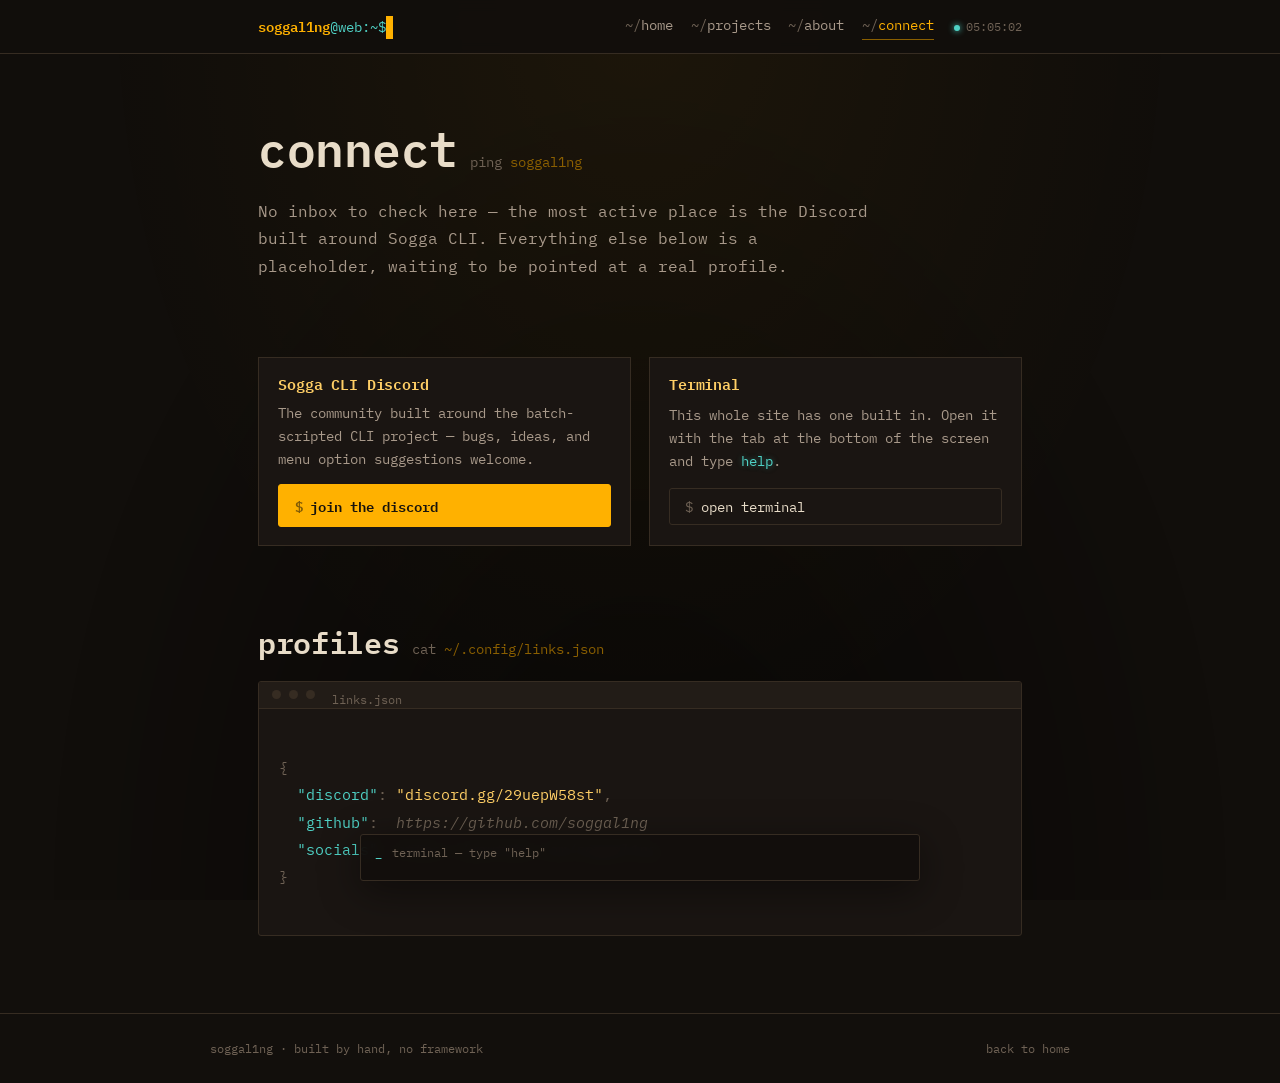
==== connect.html @ c0240f90 "Add files via upload" ====
<!doctype html>
<html lang="en">
<head>
<meta charset="UTF-8">
<meta name="viewport" content="width=device-width, initial-scale=1">
<title>soggal1ng — connect</title>
<meta name="description" content="Get in touch with soggal1ng — Sogga CLI's Discord community and other places to connect.">
<link rel="icon" href="data:image/svg+xml,%3Csvg xmlns='http://www.w3.org/2000/svg' viewBox='0 0 100 100'%3E%3Crect width='100' height='100' fill='%23120f0c'/%3E%3Ctext x='50' y='68' font-size='60' text-anchor='middle' fill='%23ffb100' font-family='monospace'%3E%3E%3C/text%3E%3C/svg%3E">
<link rel="preconnect" href="https://fonts.googleapis.com">
<link rel="preconnect" href="https://fonts.gstatic.com" crossorigin>
<link rel="stylesheet" href="css/style.css">
<link rel="stylesheet" href="css/effects.css">
<link rel="stylesheet" href="css/components.css">
</head>
<body>
<a class="skip-link" href="#main">Skip to content</a>
<canvas id="bgfx" aria-hidden="true"></canvas>

<div class="page">
  <header class="topbar">
    <div class="topbar-inner">
      <span class="prompt"><strong>soggal1ng</strong>@web:~$<span class="cursor-blink">&nbsp;</span></span>
      <nav class="navlinks" aria-label="Primary">
        <a href="index.html">home</a>
        <a href="projects.html">projects</a>
        <a href="about.html">about</a>
        <a href="connect.html" aria-current="page">connect</a>
      </nav>
      <span class="clock"><span class="dot"></span><span id="clock-time">00:00:00</span></span>
    </div>
  </header>

  <main id="main">
    <div class="wrap">

      <section class="intro">
        <div class="section-head">
          <h1>connect</h1>
          <span class="path">ping<span class="amber"> soggal1ng</span></span>
        </div>
        <p class="lede">No inbox to check here — the most active place is the Discord built around Sogga CLI. Everything else below is a placeholder, waiting to be pointed at a real profile.</p>
      </section>

      <section aria-label="Connect options">
        <div class="connect-grid">
          <div class="connect-card">
            <h3>Sogga CLI Discord</h3>
            <p>The community built around the batch-scripted CLI project — bugs, ideas, and menu option suggestions welcome.</p>
            <a class="btn primary" href="https://discord.gg/29uepW58st" target="_blank" rel="noopener">join the discord</a>
          </div>
          <div class="connect-card">
            <h3>Terminal</h3>
            <p>This whole site has one built in. Open it with the tab at the bottom of the screen and type <span class="glow-teal">help</span>.</p>
            <button class="btn" id="connect-open-term">open terminal</button>
          </div>
        </div>
      </section>

      <section aria-labelledby="config-head">
        <div class="section-head">
          <h2 id="config-head">profiles</h2>
          <span class="path">cat<span class="amber"> ~/.config/links.json</span></span>
        </div>
        <div class="termwin">
          <div class="bar">
            <span></span><span></span><span></span>
            <span class="title">links.json</span>
          </div>
          <div class="body config-block">
<span class="punc">{</span>
  <span class="key">"discord"</span><span class="punc">:</span> <span class="str">"discord.gg/29uepW58st"</span><span class="punc">,</span>
  <span class="key">"github"</span><span class="punc">:</span>  <span class="todo">https://github.com/soggal1ng</span>
  <span class="key">"socials"</span><span class="punc">:</span> <span class="todo">https://youtube.com/soggal1ng</span>
<span class="punc">}</span>
          </div>
        </div>
      </section>

    </div>
  </main>

  <footer>
    <div class="footer-inner">
      <span>soggal1ng · built by hand, no framework</span>
      <span><a href="index.html">back to home</a></span>
    </div>
  </footer>
</div>

<div id="cmdbar" data-collapsed="true">
  <button id="cmdbar-toggle" class="cmdbar-toggle"><strong>_</strong> terminal — type "help"</button>
  <div class="cmdbar-input-row">
    <span class="prefix">$</span>
    <input id="cmd-input" type="text" autocomplete="off" spellcheck="false" aria-label="Command input">
  </div>
  <div id="cmd-output" aria-live="polite"></div>
</div>

<script src="js/matrix.js"></script>
<script src="js/terminal.js"></script>
<script>
  var openTermBtn = document.getElementById('connect-open-term');
  if (openTermBtn) {
    openTermBtn.addEventListener('click', function () {
      var bar = document.getElementById('cmdbar');
      bar.setAttribute('data-collapsed', 'false');
      document.getElementById('cmd-input').focus();
    });
  }
</script>
</body>
</html>
---- css/style.css ----
@import url('https://fonts.googleapis.com/css2?family=IBM+Plex+Mono:ital,wght@0,400;0,500;0,600;0,700;1,400&display=swap');

:root {
  --bg: #120f0c;
  --bg-alt: #1a1512;
  --bg-raised: #221c17;
  --bg-overlay: rgba(18, 15, 12, 0.92);

  --fg: #e8dcc8;
  --fg-dim: #a8998a;
  --fg-faint: #6f6255;

  --amber: #ffb100;
  --amber-soft: #ffcf66;
  --amber-dim: #8a5f00;

  --teal: #4fd1c5;
  --teal-dim: #2b6f68;

  --red: #e5484d;

  --border: #362c22;
  --border-soft: #241d17;

  --radius: 3px;
  --font-mono: 'IBM Plex Mono', 'Fira Code', ui-monospace, 'SFMono-Regular', Menlo, Consolas, monospace;

  --maxw: 860px;
  --gutter: clamp(1.25rem, 5vw, 3rem);

  --ease: cubic-bezier(0.16, 1, 0.3, 1);
}

* {
  box-sizing: border-box;
  margin: 0;
  padding: 0;
}

html {
  color-scheme: dark;
  scroll-behavior: smooth;
}

@media (prefers-reduced-motion: reduce) {
  html { scroll-behavior: auto; }
  *, *::before, *::after {
    animation-duration: 0.001ms !important;
    animation-iteration-count: 1 !important;
    transition-duration: 0.001ms !important;
    scroll-behavior: auto !important;
  }
}

body {
  background: var(--bg);
  color: var(--fg);
  font-family: var(--font-mono);
  font-size: 16px;
  line-height: 1.7;
  min-height: 100vh;
  position: relative;
  overflow-x: hidden;
}

body::before {
  content: '';
  position: fixed;
  inset: 0;
  pointer-events: none;
  z-index: 2;
  background: repeating-linear-gradient(
    to bottom,
    rgba(0, 0, 0, 0) 0px,
    rgba(0, 0, 0, 0) 2px,
    rgba(0, 0, 0, 0.12) 3px
  );
  mix-blend-mode: multiply;
  opacity: 0.35;
}

body::after {
  content: '';
  position: fixed;
  inset: 0;
  pointer-events: none;
  z-index: 2;
  background: radial-gradient(ellipse at 50% 0%, rgba(255, 177, 0, 0.05), transparent 60%),
              radial-gradient(ellipse at 50% 100%, rgba(0, 0, 0, 0.55), transparent 65%);
}

::selection {
  background: var(--amber);
  color: #120f0c;
}

a {
  color: var(--teal);
  text-decoration: none;
  border-bottom: 1px solid transparent;
  transition: border-color 0.15s var(--ease), color 0.15s var(--ease);
}
a:hover, a:focus-visible {
  border-color: currentColor;
}

:focus-visible {
  outline: 2px solid var(--amber);
  outline-offset: 3px;
}

h1, h2, h3, h4 {
  font-weight: 600;
  line-height: 1.25;
  letter-spacing: -0.01em;
  color: var(--fg);
}

h1 { font-size: clamp(1.9rem, 3.4vw + 1rem, 3rem); }
h2 { font-size: clamp(1.4rem, 1.6vw + 1rem, 1.9rem); }
h3 { font-size: 1.15rem; }

p { max-width: 68ch; }

code, .mono-tight { font-variant-ligatures: none; }

.skip-link {
  position: absolute;
  left: -999px;
  top: 0;
  background: var(--amber);
  color: #120f0c;
  padding: 0.6em 1em;
  z-index: 100;
  font-weight: 600;
}
.skip-link:focus {
  left: var(--gutter);
  top: 1rem;
}

/* ---------- layout shell ---------- */

.page {
  position: relative;
  z-index: 3;
  display: flex;
  flex-direction: column;
  min-height: 100vh;
}

.wrap {
  width: 100%;
  max-width: var(--maxw);
  margin-inline: auto;
  padding-inline: var(--gutter);
}

main {
  flex: 1;
  padding-top: clamp(2.5rem, 5vw, 4rem);
  padding-bottom: clamp(3rem, 6vw, 5rem);
}

section + section {
  margin-top: clamp(3rem, 6vw, 5rem);
}

/* ---------- topbar / prompt nav ---------- */

.topbar {
  position: sticky;
  top: 0;
  z-index: 20;
  background: var(--bg-overlay);
  backdrop-filter: blur(6px);
  border-bottom: 1px solid var(--border);
}

.topbar-inner {
  width: 100%;
  max-width: var(--maxw);
  margin-inline: auto;
  padding: 0.85rem var(--gutter);
  display: flex;
  align-items: center;
  gap: 1.25rem;
  flex-wrap: wrap;
}

.prompt {
  color: var(--teal);
  font-size: 0.85rem;
  white-space: nowrap;
  flex-shrink: 0;
}
.prompt strong { color: var(--amber); font-weight: 600; }

.cursor-blink {
  display: inline-block;
  width: 0.55em;
  background: var(--amber);
  color: var(--amber);
  animation: blink 1.1s steps(1) infinite;
}
@keyframes blink { 50% { opacity: 0; } }

.navlinks {
  display: flex;
  gap: 1.1rem;
  font-size: 0.85rem;
  flex-wrap: wrap;
  margin-left: auto;
}
.navlinks a {
  color: var(--fg-dim);
  border-bottom: none;
  padding-bottom: 2px;
}
.navlinks a::before { content: '~/'; color: var(--fg-faint); }
.navlinks a:hover, .navlinks a:focus-visible {
  color: var(--amber-soft);
}
.navlinks a[aria-current="page"] {
  color: var(--amber);
  border-bottom: 1px solid var(--amber-dim);
}

.clock {
  font-size: 0.78rem;
  color: var(--fg-faint);
  white-space: nowrap;
}
.clock .dot {
  display: inline-block;
  width: 6px;
  height: 6px;
  border-radius: 50%;
  background: var(--teal);
  margin-right: 0.5em;
  box-shadow: 0 0 6px var(--teal);
  animation: pulse 2.2s ease-in-out infinite;
}
@keyframes pulse {
  0%, 100% { opacity: 1; }
  50% { opacity: 0.35; }
}

/* ---------- footer ---------- */

footer {
  border-top: 1px solid var(--border);
  padding: 1.5rem var(--gutter);
}
.footer-inner {
  width: 100%;
  max-width: var(--maxw);
  margin-inline: auto;
  display: flex;
  justify-content: space-between;
  align-items: center;
  gap: 1rem;
  flex-wrap: wrap;
  font-size: 0.78rem;
  color: var(--fg-faint);
}
.footer-inner a { color: var(--fg-faint); }
.footer-inner a:hover { color: var(--teal); }

/* ---------- eyebrow / section headers ---------- */

.section-head {
  display: flex;
  align-items: baseline;
  gap: 0.75rem;
  margin-bottom: 1.25rem;
  flex-wrap: wrap;
}
.section-head .path {
  color: var(--fg-faint);
  font-size: 0.85rem;
}
.section-head .path .amber { color: var(--amber-dim); }

hr.rule {
  border: none;
  border-top: 1px dashed var(--border);
  margin: 2rem 0;
}

/* ---------- responsive ---------- */

@media (max-width: 640px) {
  .topbar-inner { gap: 0.6rem; }
  .navlinks { gap: 0.8rem; width: 100%; order: 3; }
  .clock { order: 2; margin-left: auto; }
}
---- css/effects.css ----
/* ---------- background texture canvas ---------- */

#bgfx {
  position: fixed;
  inset: 0;
  z-index: 0;
  opacity: 0.05;
  pointer-events: none;
}

/* ---------- glow text ---------- */

.glow {
  color: var(--amber);
  text-shadow: 0 0 6px rgba(255, 177, 0, 0.55), 0 0 24px rgba(255, 177, 0, 0.18);
}

.glow-teal {
  color: var(--teal);
  text-shadow: 0 0 6px rgba(79, 209, 197, 0.45), 0 0 20px rgba(79, 209, 197, 0.15);
}

/* ---------- ascii banner ---------- */

.banner {
  font-size: clamp(0.6rem, 1.7vw, 1.05rem);
  line-height: 1.35;
  white-space: pre;
  color: var(--amber);
  text-shadow: 0 0 8px rgba(255, 177, 0, 0.4);
  overflow-x: auto;
  display: inline-block;
}

/* ---------- boot sequence overlay ---------- */

#boot {
  position: fixed;
  inset: 0;
  z-index: 50;
  background: var(--bg);
  display: flex;
  align-items: center;
  justify-content: center;
  padding: var(--gutter);
  transition: opacity 0.5s var(--ease), visibility 0.5s var(--ease);
}

#boot[data-hidden="true"] {
  opacity: 0;
  visibility: hidden;
  pointer-events: none;
}

#boot-log {
  width: 100%;
  max-width: 640px;
  font-size: 0.85rem;
  color: var(--fg-dim);
}

#boot-log .line {
  opacity: 0;
  animation: bootline 0.18s var(--ease) forwards;
  white-space: pre-wrap;
}

@keyframes bootline {
  from { opacity: 0; transform: translateY(2px); }
  to { opacity: 1; transform: translateY(0); }
}

#boot-log .ok { color: var(--teal); }
#boot-log .done { color: var(--amber); font-weight: 600; }

#boot-skip {
  margin-top: 1.5rem;
  font-size: 0.72rem;
  color: var(--fg-faint);
}

/* ---------- hero ---------- */

.hero {
  display: grid;
  gap: 1.1rem;
}

.hero .tagline {
  font-size: clamp(1.05rem, 1.4vw + 0.7rem, 1.35rem);
  color: var(--fg);
  max-width: 46ch;
}

.hero .lede {
  color: var(--fg-dim);
  max-width: 58ch;
}

.cta-row {
  display: flex;
  gap: 0.9rem;
  margin-top: 0.5rem;
  flex-wrap: wrap;
}

.btn {
  display: inline-flex;
  align-items: center;
  gap: 0.5em;
  font-family: var(--font-mono);
  font-size: 0.88rem;
  padding: 0.6em 1.1em;
  border: 1px solid var(--border);
  border-radius: var(--radius);
  background: var(--bg-alt);
  color: var(--fg);
  cursor: pointer;
  transition: border-color 0.15s var(--ease), color 0.15s var(--ease), background 0.15s var(--ease);
}
.btn::before { content: '$'; color: var(--fg-faint); }
.btn:hover, .btn:focus-visible {
  border-color: var(--amber-dim);
  color: var(--amber-soft);
}
.btn.primary {
  background: var(--amber);
  color: #17130d;
  border-color: var(--amber);
  font-weight: 600;
}
.btn.primary::before { color: #17130d; opacity: 0.55; }
.btn.primary:hover, .btn.primary:focus-visible {
  background: var(--amber-soft);
  border-color: var(--amber-soft);
  color: #17130d;
}

/* ---------- system monitor (skills) ---------- */

.meter-row {
  display: grid;
  grid-template-columns: 10rem 1fr auto;
  align-items: center;
  gap: 0.9rem;
  padding: 0.5rem 0;
  font-size: 0.85rem;
}
.meter-row .label { color: var(--fg); }
.meter-row .status { color: var(--fg-faint); font-size: 0.75rem; text-align: right; white-space: nowrap; }

.meter {
  display: flex;
  gap: 3px;
}
.meter i {
  width: 10px;
  height: 14px;
  background: var(--border);
  border-radius: 1px;
}
.meter i.on {
  background: var(--teal);
  box-shadow: 0 0 5px rgba(79, 209, 197, 0.5);
}
.meter i.on.hot {
  background: var(--amber);
  box-shadow: 0 0 5px rgba(255, 177, 0, 0.5);
}

/* ---------- cards ---------- */

.card {
  border: 1px solid var(--border);
  background: var(--bg-alt);
  border-radius: var(--radius);
  padding: 1.1rem 1.2rem;
}

.project-card {
  border: 1px solid var(--border);
  background: var(--bg-alt);
  padding: 1.1rem 1.25rem;
  cursor: pointer;
  position: relative;
  transition: border-color 0.15s var(--ease);
}
.project-card:hover, .project-card:focus-visible {
  border-color: var(--amber-dim);
}
.row1 {
  display: flex;
  justify-content: space-between;
  align-items: baseline;
  gap: 1rem;
}
.project-card h3, .card h3 { color: var(--amber-soft); }
.stat {
  font-size: 0.72rem;
  color: var(--fg-faint);
  white-space: nowrap;
}
.project-card .tagline, .card .tagline {
  color: var(--fg-dim);
  font-size: 0.9rem;
  margin-top: 0.35rem;
}
.tag-row {
  display: flex;
  gap: 0.5rem;
  flex-wrap: wrap;
  margin-top: 0.8rem;
}
.tag {
  font-size: 0.68rem;
  padding: 0.2em 0.6em;
  border: 1px solid var(--border);
  color: var(--fg-faint);
  border-radius: 999px;
}
.open-hint {
  position: absolute;
  right: 1.2rem;
  bottom: 0.9rem;
  font-size: 0.68rem;
  color: var(--fg-faint);
  opacity: 0;
  transition: opacity 0.15s var(--ease);
}
.project-card:hover .open-hint,
.project-card:focus-visible .open-hint { opacity: 1; }

/* ---------- filter tabs ---------- */

.filters {
  display: flex;
  gap: 0.6rem;
  flex-wrap: wrap;
  margin-bottom: 1.4rem;
}
.filter-btn {
  font-family: var(--font-mono);
  font-size: 0.78rem;
  padding: 0.4em 0.85em;
  background: transparent;
  border: 1px solid var(--border);
  color: var(--fg-dim);
  cursor: pointer;
  border-radius: 999px;
}
.filter-btn[aria-pressed="true"] {
  border-color: var(--amber-dim);
  color: var(--amber-soft);
  background: rgba(255, 177, 0, 0.06);
}

.project-grid {
  display: grid;
  gap: 0.85rem;
}

/* ---------- modal ---------- */

.modal-backdrop {
  position: fixed;
  inset: 0;
  background: rgba(10, 8, 6, 0.72);
  backdrop-filter: blur(2px);
  z-index: 60;
  display: flex;
  align-items: flex-start;
  justify-content: center;
  padding: 8vh var(--gutter) 4rem;
  opacity: 0;
  visibility: hidden;
  transition: opacity 0.18s var(--ease), visibility 0.18s var(--ease);
}
.modal-backdrop[data-open="true"] {
  opacity: 1;
  visibility: visible;
}
.modal {
  width: 100%;
  max-width: 620px;
  background: var(--bg-raised);
  border: 1px solid var(--border);
  box-shadow: 0 20px 60px rgba(0,0,0,0.5);
  transform: translateY(8px);
  transition: transform 0.18s var(--ease);
}
.modal-backdrop[data-open="true"] .modal {
  transform: translateY(0);
}
.modal-titlebar {
  display: flex;
  align-items: center;
  justify-content: space-between;
  padding: 0.6rem 1rem;
  border-bottom: 1px solid var(--border);
  font-size: 0.78rem;
  color: var(--fg-faint);
}
.modal-close {
  background: none;
  border: none;
  color: var(--fg-faint);
  font-family: var(--font-mono);
  cursor: pointer;
  font-size: 0.95rem;
  padding: 0.2em 0.5em;
}
.modal-close:hover { color: var(--red); }
.modal-body { padding: 1.4rem 1.5rem 1.6rem; max-height: 70vh; overflow-y: auto; }
.modal-body h3 { color: var(--amber-soft); margin-bottom: 0.2rem; }
.modal-body .status-line { color: var(--fg-faint); font-size: 0.78rem; margin-bottom: 1rem; }
.modal-body p { color: var(--fg-dim); margin-bottom: 0.8rem; }
.modal-body ul { list-style: none; margin: 0.8rem 0; }
.modal-body li {
  color: var(--fg-dim);
  padding-left: 1.1em;
  position: relative;
  margin-bottom: 0.4rem;
  font-size: 0.92rem;
}
.modal-body li::before {
  content: '›';
  position: absolute;
  left: 0;
  color: var(--teal);
}

/* ---------- terminal window chrome (about / connect blocks) ---------- */

.termwin {
  border: 1px solid var(--border);
  background: var(--bg-alt);
  border-radius: var(--radius);
  overflow: hidden;
}
.termwin .bar {
  display: flex;
  align-items: center;
  gap: 0.5rem;
  padding: 0.55rem 0.8rem;
  border-bottom: 1px solid var(--border);
  background: var(--bg-raised);
}
.termwin .bar span {
  width: 9px; height: 9px; border-radius: 50%;
  background: var(--border);
}
.termwin .bar .title {
  margin-left: 0.6rem;
  font-size: 0.72rem;
  color: var(--fg-faint);
  width: auto;
  border-radius: 0;
  background: none;
}
.termwin .body {
  padding: 1.1rem 1.25rem;
  font-size: 0.92rem;
}
.termwin .body .k { color: var(--teal); }
.termwin .body .c { color: var(--fg-faint); }
.termwin .body .v { color: var(--amber-soft); }

/* ---------- interactive command bar ---------- */

#cmdbar {
  position: fixed;
  left: 50%;
  bottom: 1.2rem;
  transform: translate(-50%, 0);
  z-index: 40;
  width: min(560px, calc(100% - 2.4rem));
  border: 1px solid var(--border);
  background: var(--bg-overlay);
  backdrop-filter: blur(8px);
  border-radius: var(--radius);
  box-shadow: 0 10px 40px rgba(0,0,0,0.45);
  transition: opacity 0.2s var(--ease), transform 0.2s var(--ease);
}
#cmdbar[data-collapsed="true"] .cmdbar-input-row { display: none; }
.cmdbar-toggle {
  width: 100%;
  display: flex;
  align-items: center;
  gap: 0.6rem;
  padding: 0.55rem 0.9rem;
  background: none;
  border: none;
  color: var(--fg-faint);
  font-family: var(--font-mono);
  font-size: 0.78rem;
  cursor: pointer;
  text-align: left;
}
.cmdbar-toggle strong { color: var(--teal); }
.cmdbar-input-row {
  display: flex;
  align-items: center;
  gap: 0.5rem;
  padding: 0 0.9rem 0.75rem;
}
.cmdbar-input-row .prefix { color: var(--amber); font-size: 0.85rem; }
#cmd-input {
  flex: 1;
  background: none;
  border: none;
  color: var(--fg);
  font-family: var(--font-mono);
  font-size: 0.85rem;
}
#cmd-input:focus { outline: none; }
#cmd-output {
  padding: 0 0.9rem 0.7rem;
  font-size: 0.78rem;
  color: var(--fg-dim);
  max-height: 7.5rem;
  overflow-y: auto;
}
#cmd-output div { margin-bottom: 0.25rem; }
#cmd-output .echoed::before { content: '> '; color: var(--fg-faint); }
---- css/components.css ----
/* ---------- page intro blocks (about / connect / projects headers) ---------- */

.intro {
  max-width: 62ch;
}
.intro .lede { color: var(--fg-dim); }

/* ---------- timeline (about: learning path) ---------- */

.timeline {
  border-left: 1px solid var(--border);
  margin-left: 0.4rem;
  padding-left: 1.4rem;
  display: grid;
  gap: 1.6rem;
}
.timeline .step {
  position: relative;
}
.timeline .step::before {
  content: '';
  position: absolute;
  left: -1.65rem;
  top: 0.35rem;
  width: 9px;
  height: 9px;
  border-radius: 50%;
  background: var(--bg);
  border: 2px solid var(--teal-dim);
}
.timeline .step.active::before {
  border-color: var(--amber);
  background: var(--amber);
  box-shadow: 0 0 8px rgba(255, 177, 0, 0.5);
}
.timeline .step .when {
  font-size: 0.72rem;
  color: var(--fg-faint);
  text-transform: lowercase;
}
.timeline .step h3 { font-size: 1rem; margin-top: 0.15rem; }
.timeline .step p { color: var(--fg-dim); font-size: 0.9rem; margin-top: 0.3rem; }

/* ---------- skill matrix grid ---------- */

.skill-groups {
  display: grid;
  gap: 1.6rem;
}
.skill-group .cat {
  font-size: 0.72rem;
  color: var(--fg-faint);
  margin-bottom: 0.4rem;
}
.skill-group .cat .amber { color: var(--amber-dim); }

/* ---------- bio panel ---------- */

.bio-line { display: flex; gap: 0.6rem; margin-bottom: 0.5rem; font-size: 0.92rem; }
.bio-line .k { color: var(--teal); flex-shrink: 0; }
.bio-line .v { color: var(--fg); }

/* ---------- connect page ---------- */

.connect-grid {
  display: grid;
  gap: 1.1rem;
  grid-template-columns: repeat(auto-fit, minmax(230px, 1fr));
}
.connect-card {
  border: 1px solid var(--border);
  background: var(--bg-alt);
  padding: 1.1rem 1.2rem;
  display: grid;
  gap: 0.5rem;
}
.connect-card h3 { font-size: 0.95rem; color: var(--amber-soft); }
.connect-card p { color: var(--fg-dim); font-size: 0.85rem; }
.connect-card .btn { margin-top: 0.3rem; align-self: start; }

.config-block {
  font-size: 0.86rem;
  line-height: 1.85;
  white-space: pre-wrap;
}
.config-block .punc { color: var(--fg-faint); }
.config-block .key { color: var(--teal); }
.config-block .str { color: var(--amber-soft); }
.config-block .todo { color: var(--fg-faint); font-style: italic; }

/* ---------- 404-ish empty state ---------- */

.empty-state {
  border: 1px dashed var(--border);
  padding: 2.2rem 1.5rem;
  text-align: left;
  color: var(--fg-faint);
  font-size: 0.85rem;
}

/* ---------- utility ---------- */

.mt-lg { margin-top: 2rem; }
.small { font-size: 0.82rem; color: var(--fg-dim); }
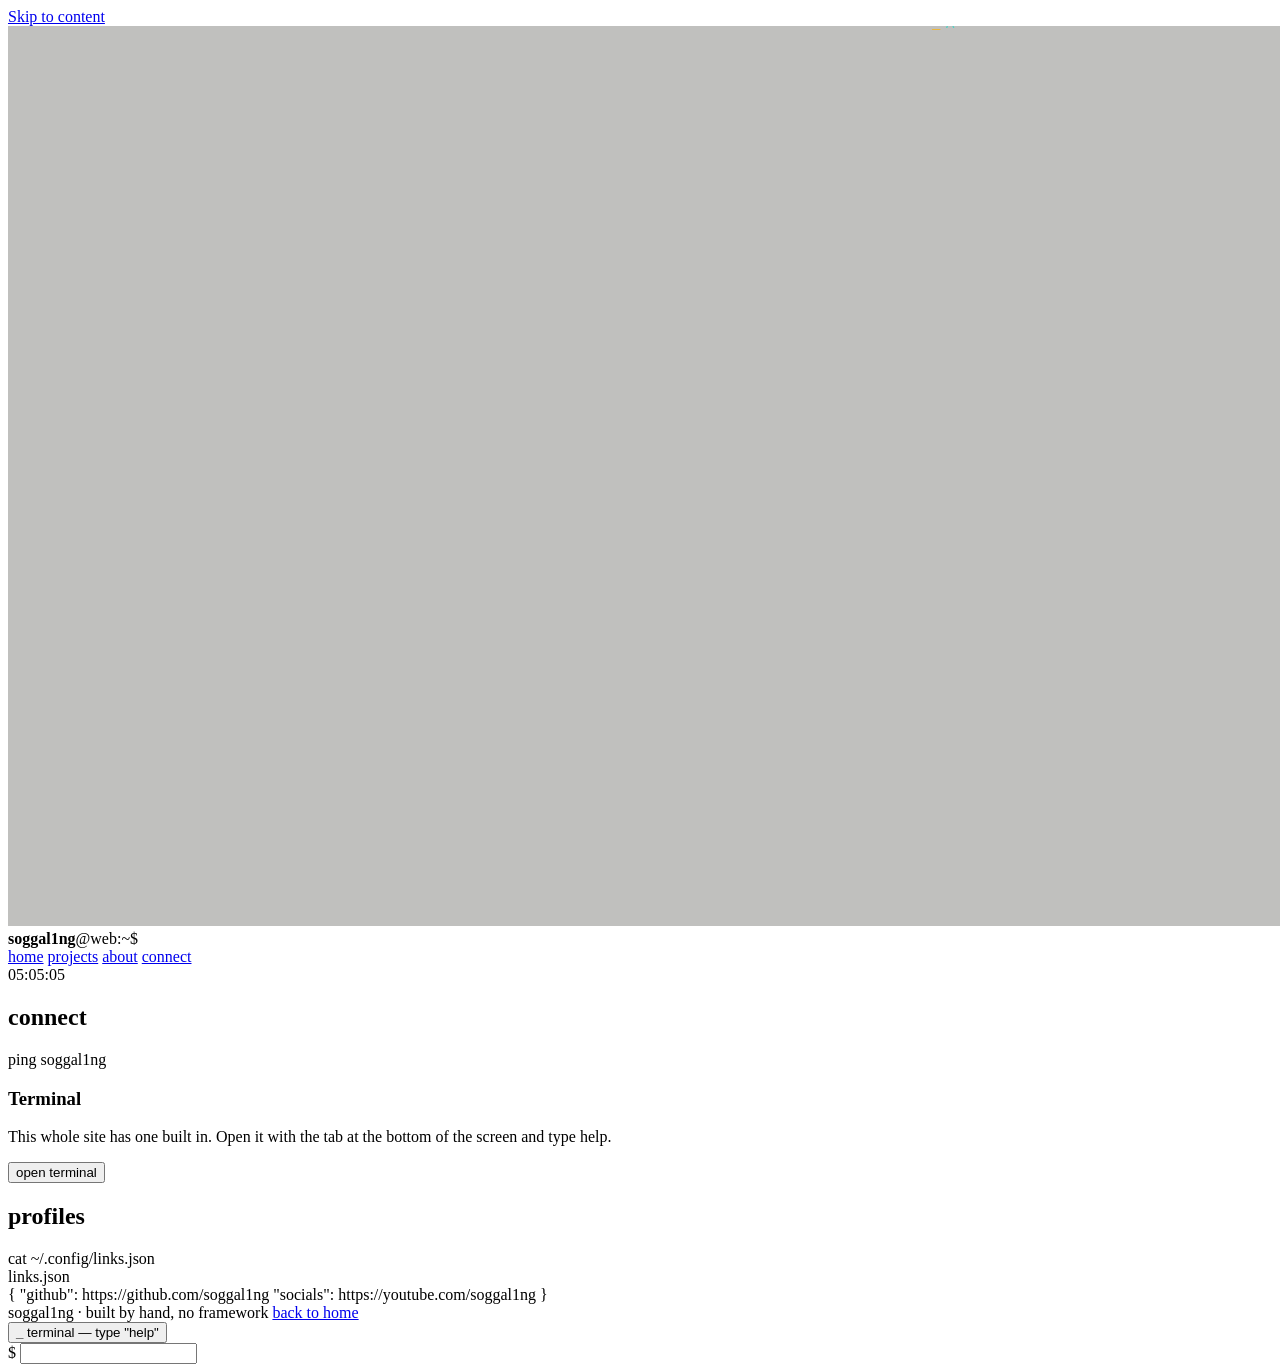
==== commit 6a651129: "Update connect.html" ====
--- a/connect.html
+++ b/connect.html
@@ -4,13 +4,6 @@
 <meta charset="UTF-8">
 <meta name="viewport" content="width=device-width, initial-scale=1">
 <title>soggal1ng — connect</title>
-<meta name="description" content="Get in touch with soggal1ng — Sogga CLI's Discord community and other places to connect.">
-<link rel="icon" href="data:image/svg+xml,%3Csvg xmlns='http://www.w3.org/2000/svg' viewBox='0 0 100 100'%3E%3Crect width='100' height='100' fill='%23120f0c'/%3E%3Ctext x='50' y='68' font-size='60' text-anchor='middle' fill='%23ffb100' font-family='monospace'%3E%3E%3C/text%3E%3C/svg%3E">
-<link rel="preconnect" href="https://fonts.googleapis.com">
-<link rel="preconnect" href="https://fonts.gstatic.com" crossorigin>
-<link rel="stylesheet" href="css/style.css">
-<link rel="stylesheet" href="css/effects.css">
-<link rel="stylesheet" href="css/components.css">
 </head>
 <body>
 <a class="skip-link" href="#main">Skip to content</a>
@@ -37,17 +30,9 @@
         <div class="section-head">
           <h1>connect</h1>
           <span class="path">ping<span class="amber"> soggal1ng</span></span>
-        </div>
-        <p class="lede">No inbox to check here — the most active place is the Discord built around Sogga CLI. Everything else below is a placeholder, waiting to be pointed at a real profile.</p>
       </section>
 
       <section aria-label="Connect options">
-        <div class="connect-grid">
-          <div class="connect-card">
-            <h3>Sogga CLI Discord</h3>
-            <p>The community built around the batch-scripted CLI project — bugs, ideas, and menu option suggestions welcome.</p>
-            <a class="btn primary" href="https://discord.gg/29uepW58st" target="_blank" rel="noopener">join the discord</a>
-          </div>
           <div class="connect-card">
             <h3>Terminal</h3>
             <p>This whole site has one built in. Open it with the tab at the bottom of the screen and type <span class="glow-teal">help</span>.</p>
@@ -68,7 +53,6 @@
           </div>
           <div class="body config-block">
 <span class="punc">{</span>
-  <span class="key">"discord"</span><span class="punc">:</span> <span class="str">"discord.gg/29uepW58st"</span><span class="punc">,</span>
   <span class="key">"github"</span><span class="punc">:</span>  <span class="todo">https://github.com/soggal1ng</span>
   <span class="key">"socials"</span><span class="punc">:</span> <span class="todo">https://youtube.com/soggal1ng</span>
 <span class="punc">}</span>
